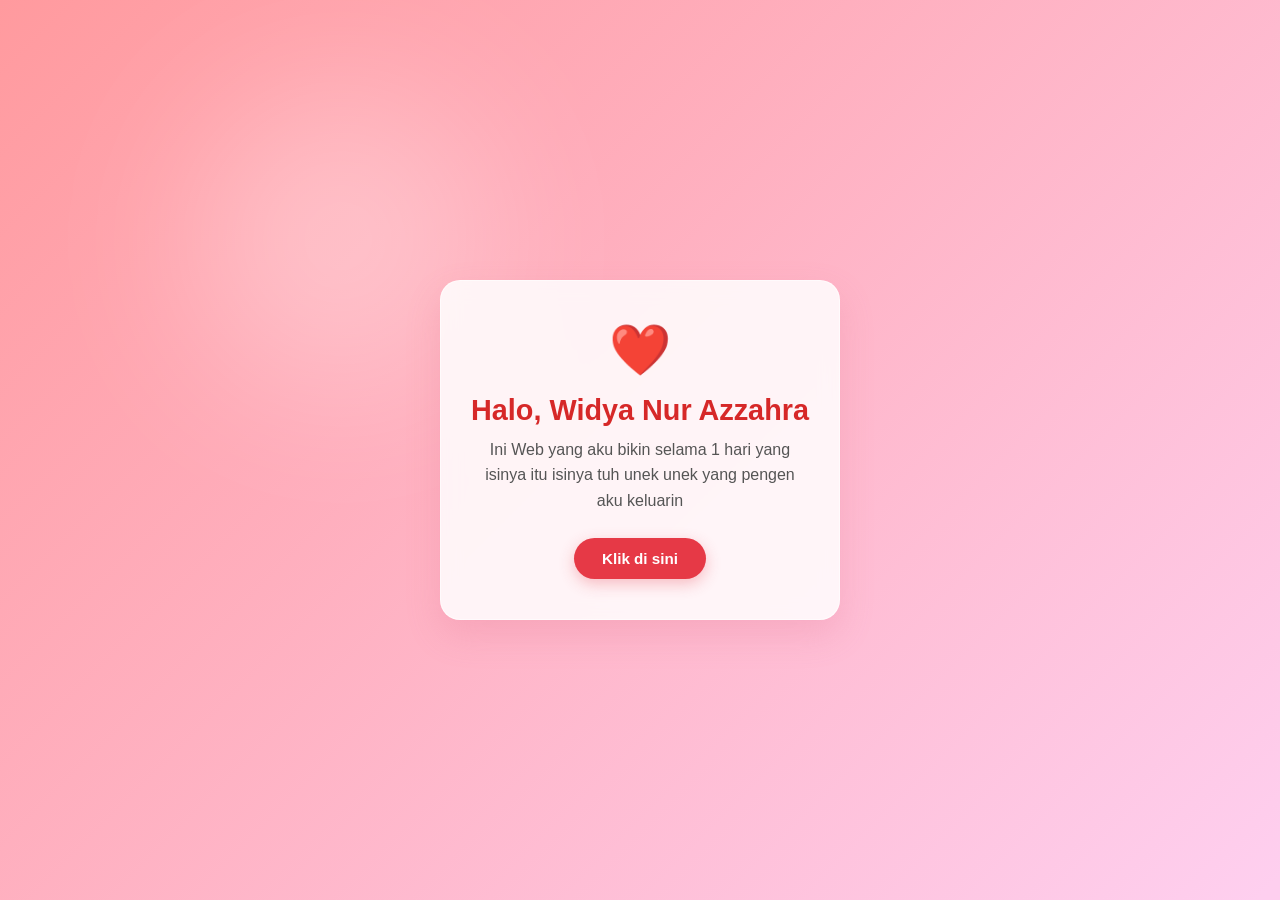
==== index.html @ f17f2aa2 "fix" ====
<!DOCTYPE html>
<html lang="id">
<head>
    <meta charset="UTF-8">
    <meta name="viewport" content="width=device-width, initial-scale=1.0">
    <link rel="stylesheet" href="style.css">
    <title>WKWKKWK❤️</title>     
</head>
<body>

    <div class="card">
        <div class="heart-icon">❤️</div>
        <h1>Halo, Widya Nur Azzahra</h1>
        <p>Ini Web yang aku bikin selama 1 hari yang isinya itu isinya tuh unek unek yang pengen aku keluarin</p>
        <button class="btn" onclick="alert('Zzzzzzz ❤️')">Klik di sini</button>
    </div>

</body>
</html>
---- style.css ----
* {
            margin: 0;
            padding: 0;
            box-sizing: border-box;
            font-family: 'Segoe UI', Tahoma, Geneva, Verdana, sans-serif;
        }

        body {
            height: 100vh;
            display: flex;
            justify-content: center;
            align-items: center;
            background: linear-gradient(135deg, #ff9a9e 0%, #fecfef 99%, #fecfef 100%);
            overflow: hidden;
            position: relative;
        }

        /* Dekorasi Efek Cahaya di Background */
        body::before {
            content: '';
            position: absolute;
            width: 300px;
            height: 300px;
            background: rgba(255, 255, 255, 0.3);
            border-radius: 50%;
            filter: blur(80px);
            top: 10%;
            left: 15%;
        }

        /* Kotak Utama di Tengah */
        .card {
            background: rgba(255, 255, 255, 0.85);
            backdrop-filter: blur(10px);
            padding: 40px 30px;
            border-radius: 20px;
            box-shadow: 0 15px 35px rgba(220, 100, 130, 0.2);
            text-align: center;
            max-width: 400px;
            width: 85%;
            border: 1px solid rgba(255, 255, 255, 0.6);
            transform: translateY(0);
            transition: transform 0.3s ease, box-shadow 0.3s ease;
            z-index: 1;
        }

        .card:hover {
            transform: translateY(-5px);
            box-shadow: 0 20px 40px rgba(220, 100, 130, 0.3);
        }

        /* Elemen Ikon Hati */
        .heart-icon {
            font-size: 50px;
            color: #e63946;
            margin-bottom: 15px;
            animation: pulse 1.5s infinite;
        }

        /* Judul */
        h1 {
            color: #d62828;
            font-size: 1.8rem;
            margin-bottom: 10px;
            font-weight: 600;
        }

        /* Teks Pesan */
        p {
            color: #555;
            font-size: 1rem;
            line-height: 1.6;
            margin-bottom: 25px;
        }

        /* Tombol Interaktif */
        .btn {
            background-color: #e63946;
            color: white;
            padding: 12px 28px;
            border: none;
            border-radius: 25px;
            font-size: 0.95rem;
            font-weight: bold;
            cursor: pointer;
            box-shadow: 0 5px 15px rgba(230, 57, 70, 0.3);
            transition: background-color 0.3s ease, transform 0.2s ease;
        }

        .btn:hover {
            background-color: #c1121f;
            transform: scale(1.05);
        }

        /* Animasi Detak Hati */
        @keyframes pulse {
            0% {
                transform: scale(1);
            }
            50% {
                transform: scale(1.15);
            }
            100% {
                transform: scale(1);
            }
        }
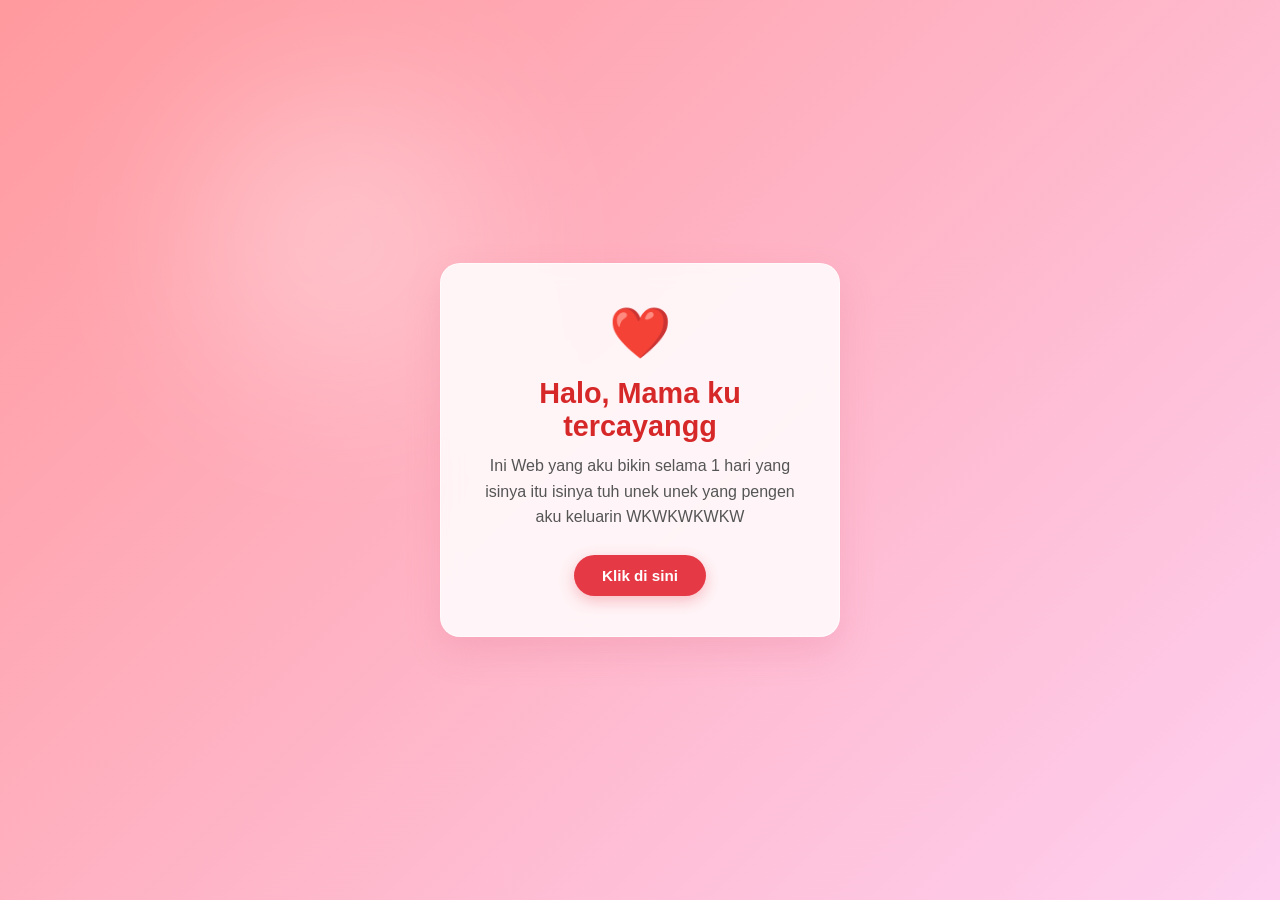
==== commit 000d1123: "fix" ====
--- a/index.html
+++ b/index.html
@@ -4,14 +4,14 @@
     <meta charset="UTF-8">
     <meta name="viewport" content="width=device-width, initial-scale=1.0">
     <link rel="stylesheet" href="style.css">
-    <title>WKWKKWK❤️</title>     
+    <title>Just Between Us</title>     
 </head>
 <body>
 
     <div class="card">
         <div class="heart-icon">❤️</div>
-        <h1>Halo, Widya Nur Azzahra</h1>
-        <p>Ini Web yang aku bikin selama 1 hari yang isinya itu isinya tuh unek unek yang pengen aku keluarin</p>
+        <h1>Halo, Mama ku tercayangg</h1>
+        <p>Ini Web yang aku bikin selama 1 hari yang isinya itu isinya tuh unek unek yang pengen aku keluarin WKWKWKWKW</p>
         <button class="btn" onclick="alert('Zzzzzzz ❤️')">Klik di sini</button>
     </div>
 
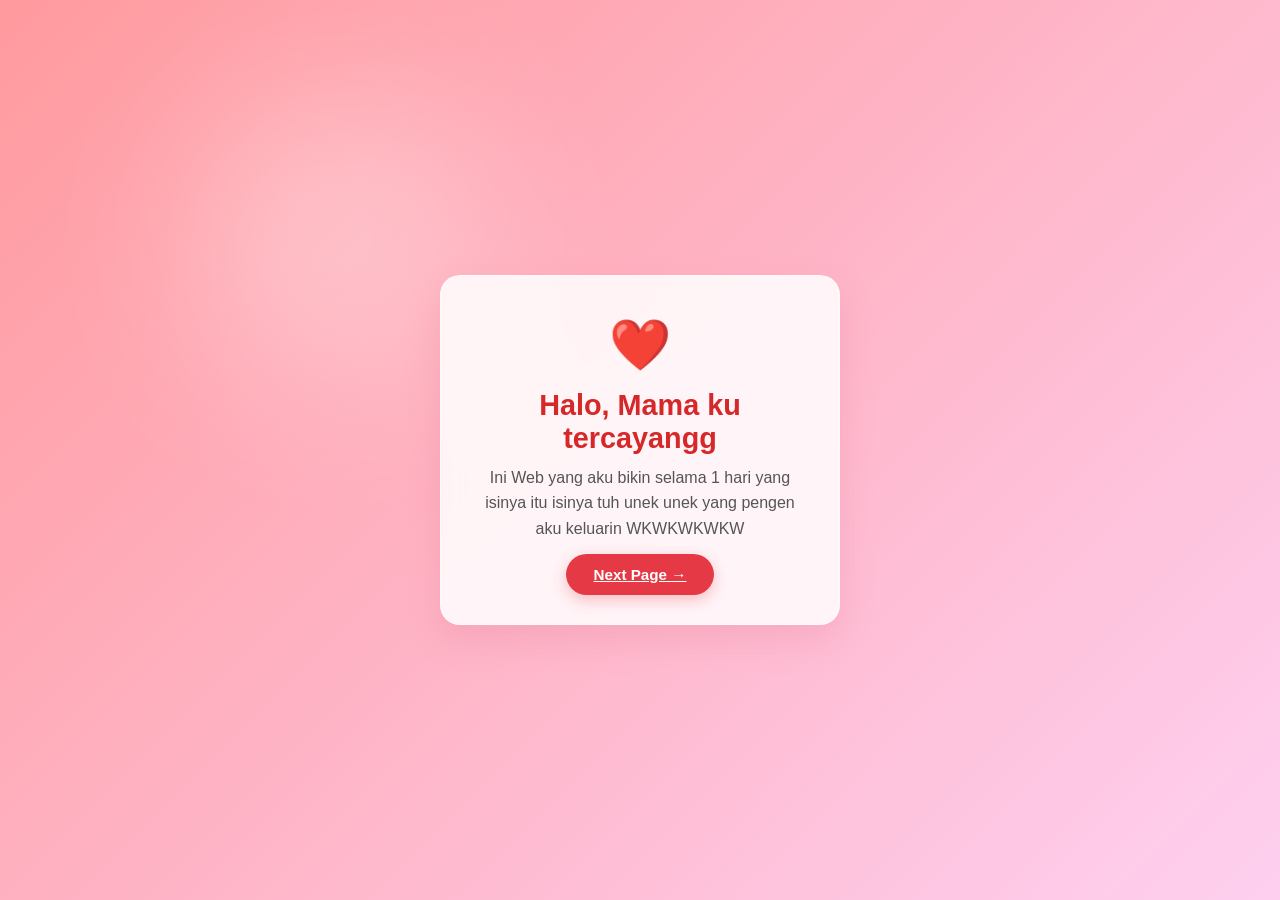
==== commit 342416d8: "fix" ====
--- a/index.html
+++ b/index.html
@@ -12,7 +12,7 @@
         <div class="heart-icon">❤️</div>
         <h1>Halo, Mama ku tercayangg</h1>
         <p>Ini Web yang aku bikin selama 1 hari yang isinya itu isinya tuh unek unek yang pengen aku keluarin WKWKWKWKW</p>
-        <button class="btn" onclick="alert('Zzzzzzz ❤️')">Klik di sini</button>
+        <a href="index2.html" class="btn">Next Page &rarr;</a>
     </div>
 
 </body>
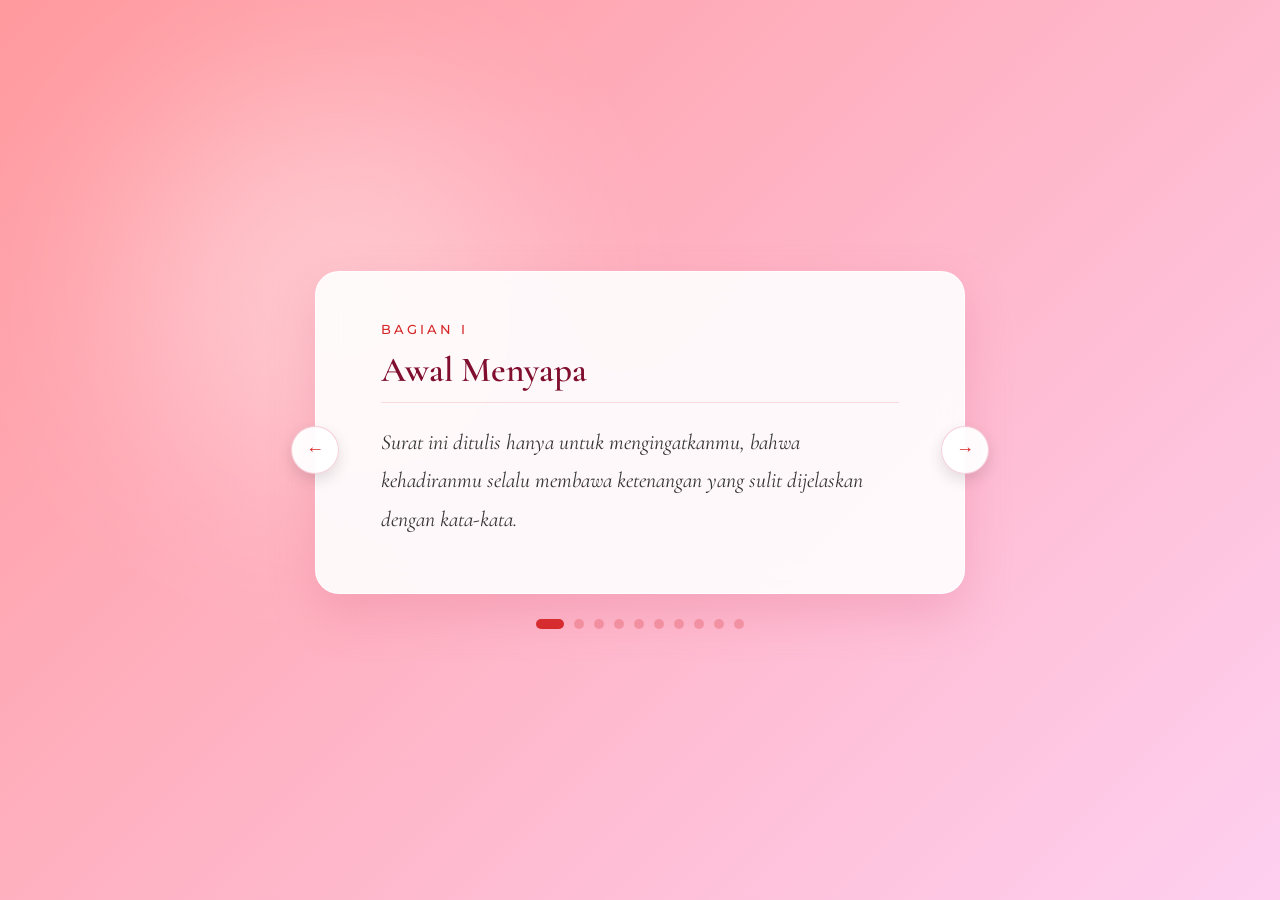
==== commit a5c508ba: "fix" ====
--- a/index.html
+++ b/index.html
@@ -3,17 +3,300 @@
 <head>
     <meta charset="UTF-8">
     <meta name="viewport" content="width=device-width, initial-scale=1.0">
-    <link rel="stylesheet" href="style.css">
-    <title>Just Between Us</title>     
+    <title>Surat Untukmu</title>
+    <link rel="preconnect" href="https://fonts.googleapis.com">
+    <link rel="preconnect" href="https://fonts.gstatic.com" crossorigin>
+    <link href="https://fonts.googleapis.com/css2?family=Cormorant+Garamond:ital,wght@0,500;0,600;1,400&family=Montserrat:wght@300;400;500&display=swap" rel="stylesheet">
+    
+    <style>
+        * {
+            margin: 0;
+            padding: 0;
+            box-sizing: border-box;
+        }
+
+        body {
+            height: 100vh;
+            display: flex;
+            justify-content: center;
+            align-items: center;
+            background: linear-gradient(135deg, #ff9a9e 0%, #fecfef 99%, #fecfef 100%);
+            overflow: hidden;
+            position: relative;
+            font-family: 'Montserrat', sans-serif;
+        }
+
+        body::before {
+            content: '';
+            position: absolute;
+            width: 400px;
+            height: 400px;
+            background: rgba(255, 255, 255, 0.35);
+            border-radius: 50%;
+            filter: blur(90px);
+            top: 10%;
+            left: 10%;
+        }
+
+        /* Container Pembungkus Utama */
+        .slider-wrapper {
+            position: relative;
+            width: 90%;
+            max-width: 650px;
+            display: flex;
+            flex-direction: column;
+            align-items: center;
+            z-index: 1;
+        }
+
+        /* Container Kotak Surat dengan Masking Ketat (Agar Tidak Bocor) */
+        .slider-container {
+            width: 100%;
+            overflow: hidden; /* Mencegah slide lain kelihatan */
+            border-radius: 24px;
+            box-shadow: 0 20px 45px rgba(220, 100, 130, 0.25);
+            background: rgba(255, 255, 255, 0.9);
+            backdrop-filter: blur(12px);
+            border: 1px solid rgba(255, 255, 255, 0.8);
+            position: relative;
+        }
+
+        /* Track Slider */
+        .slides-track {
+            display: flex;
+            transition: transform 0.45s cubic-bezier(0.25, 1, 0.5, 1);
+            width: 100%;
+        }
+
+        /* Isi Setiap Slide */
+        .card {
+            width: 100%;
+            flex-shrink: 0;
+            padding: 50px 65px; /* Margin samping ditambah agar tidak bertabrakan dengan panah */
+            text-align: left;
+            display: flex;
+            flex-direction: column;
+            justify-content: center;
+        }
+
+        .letter-number {
+            font-size: 0.8rem;
+            letter-spacing: 3px;
+            text-transform: uppercase;
+            color: #d62828;
+            margin-bottom: 12px;
+            font-weight: 500;
+        }
+
+        h1 {
+            font-family: 'Cormorant Garamond', serif;
+            color: #800f2f;
+            font-size: 2.2rem;
+            margin-bottom: 20px;
+            font-weight: 600;
+            line-height: 1.2;
+            border-bottom: 1px solid rgba(214, 40, 40, 0.15);
+            padding-bottom: 10px;
+        }
+
+        p {
+            font-family: 'Cormorant Garamond', serif;
+            color: #333;
+            font-size: 1.35rem;
+            line-height: 1.8;
+            min-height: 120px;
+            font-style: italic;
+        }
+
+        /* Tombol Panah (Posisi di Luar Kotak / Pas di Pinggir) */
+        .arrow-btn {
+            position: absolute;
+            top: 50%;
+            transform: translateY(-50%);
+            background: rgba(255, 255, 255, 0.95);
+            border: 1px solid rgba(220, 100, 130, 0.3);
+            width: 48px;
+            height: 48px;
+            border-radius: 50%;
+            cursor: pointer;
+            display: flex;
+            justify-content: center;
+            align-items: center;
+            box-shadow: 0 6px 15px rgba(0, 0, 0, 0.12);
+            color: #d62828;
+            font-size: 18px;
+            transition: all 0.25s ease;
+            z-index: 10;
+        }
+
+        .arrow-btn:hover {
+            background: #d62828;
+            color: white;
+            transform: translateY(-50%) scale(1.1);
+        }
+
+        .arrow-prev { left: -24px; }
+        .arrow-next { right: -24px; }
+
+        /* Indikator Dots */
+        .dots-container {
+            display: flex;
+            gap: 10px;
+            margin-top: 25px;
+        }
+
+        .dot {
+            width: 10px;
+            height: 10px;
+            border-radius: 50%;
+            background-color: rgba(214, 40, 40, 0.25);
+            cursor: pointer;
+            transition: all 0.3s ease;
+        }
+
+        .dot.active {
+            background-color: #d62828;
+            width: 28px;
+            border-radius: 10px;
+        }
+
+        @media (max-width: 650px) {
+            .card {
+                padding: 40px 40px;
+            }
+            h1 { font-size: 1.8rem; }
+            p { font-size: 1.15rem; }
+            .arrow-prev { left: 5px; }
+            .arrow-next { right: 5px; }
+        }
+    </style>
 </head>
 <body>
 
-    <div class="card">
-        <div class="heart-icon">❤️</div>
-        <h1>Halo, Mama ku tercayangg</h1>
-        <p>Ini Web yang aku bikin selama 1 hari yang isinya itu isinya tuh unek unek yang pengen aku keluarin WKWKWKWKW</p>
-        <a href="index2.html" class="btn">Next Page &rarr;</a>
+    <div class="slider-wrapper">
+        <!-- Panah Navigasi -->
+        <button class="arrow-btn arrow-prev" onclick="moveSlide(-1)">&larr;</button>
+        <button class="arrow-btn arrow-next" onclick="moveSlide(1)">&rarr;</button>
+
+        <!-- Container Kotak Surat -->
+        <div class="slider-container">
+            <div class="slides-track" id="track">
+
+                <!-- Surat 1 -->
+                <div class="card">
+                    <span class="letter-number">Bagian I</span>
+                    <h1>Awal Menyapa</h1>
+                    <p>Surat ini ditulis hanya untuk mengingatkanmu, bahwa kehadiranmu selalu membawa ketenangan yang sulit dijelaskan dengan kata-kata.</p>
+                </div>
+
+                <!-- Surat 2 -->
+                <div class="card">
+                    <span class="letter-number">Bagian II</span>
+                    <h1>Rasa Terima Kasih</h1>
+                    <p>Terima kasih telah bertahan sejauh ini dan tetap melangkah dengan kebaikan yang selalu kamu bawa setiap harinya.</p>
+                </div>
+
+                <!-- Surat 3 -->
+                <div class="card">
+                    <span class="letter-number">Bagian III</span>
+                    <h1>Tentang Senyumanmu</h1>
+                    <p>Melihatmu tersenyum selalu cukup untuk meredakan bisingnya dunia. Semoga harimu senantiasa dipenuhi hal-hal baik.</p>
+                </div>
+
+                <!-- Surat 4 -->
+                <div class="card">
+                    <span class="letter-number">Bagian IV</span>
+                    <h1>Pengingat Istirahat</h1>
+                    <p>Jika hari terasa melelahkan, ingatlah untuk berhenti sejenak. Kamu tidak harus selalu kuat di setiap waktu.</p>
+                </div>
+
+                <!-- Surat 5 -->
+                <div class="card">
+                    <span class="letter-number">Bagian V</span>
+                    <h1>Cahaya Penting</h1>
+                    <p>Di antara banyaknya hal yang terjadi di dunia, kamu tetap menjadi salah satu alasan berharga yang patut disyukuri.</p>
+                </div>
+
+                <!-- Surat 6 -->
+                <div class="card">
+                    <span class="letter-number">Bagian VI</span>
+                    <h1>Kehangatan</h1>
+                    <p>Mengingat setiap percakapan kita selalu memberikan rasa nyaman yang hangat, bagai jeda tenang di tengah hari yang padat.</p>
+                </div>
+
+                <!-- Surat 7 -->
+                <div class="card">
+                    <span class="letter-number">Bagian VII</span>
+                    <h1>Doa Terbaik</h1>
+                    <p>Semoga langkahmu selalu dimudahkan, pikiranmu didekatkan pada kedamaian, dan mimpimu perlahan menjadi nyata.</p>
+                </div>
+
+                <!-- Surat 8 -->
+                <div class="card">
+                    <span class="letter-number">Bagian VIII</span>
+                    <h1>Waktu yang Berharga</h1>
+                    <p>Setiap momen yang dihabiskan untuk mengenalmu adalah bagian dari perjalanan waktu yang sangat saya hargai.</p>
+                </div>
+
+                <!-- Surat 9 -->
+                <div class="card">
+                    <span class="letter-number">Bagian IX</span>
+                    <h1>Tetaplah Menjadi Diri Sendiri</h1>
+                    <p>Jangan pernah ragu akan nilai dirimu. Kamu yang apa adanya sudah lebih dari cukup dan istimewa.</p>
+                </div>
+
+                <!-- Surat 10 -->
+                <div class="card">
+                    <span class="letter-number">Bagian X</span>
+                    <h1>Penutup</h1>
+                    <p>Di mana pun kamu berada saat membaca ini, ketahuilah bahwa kamu selalu dihargai dan disayangi sepenuh hati.</p>
+                </div>
+
+            </div>
+        </div>
+
+        <!-- 10 Dots Navigasi -->
+        <div class="dots-container" id="dotsContainer"></div>
     </div>
+
+    <script>
+        let currentIndex = 0;
+        const totalSlides = 10;
+        const track = document.getElementById('track');
+        const dotsContainer = document.getElementById('dotsContainer');
+
+        for (let i = 0; i < totalSlides; i++) {
+            const dot = document.createElement('div');
+            dot.classList.add('dot');
+            if (i === 0) dot.classList.add('active');
+            dot.addEventListener('click', () => goToSlide(i));
+            dotsContainer.appendChild(dot);
+        }
+
+        const dots = document.querySelectorAll('.dot');
+
+        function updateSlide() {
+            track.style.transform = `translateX(-${currentIndex * 100}%)`;
+            dots.forEach((dot, index) => {
+                dot.classList.toggle('active', index === currentIndex);
+            });
+        }
+
+        function moveSlide(direction) {
+            currentIndex += direction;
+            if (currentIndex < 0) {
+                currentIndex = totalSlides - 1;
+            } else if (currentIndex >= totalSlides) {
+                currentIndex = 0;
+            }
+            updateSlide();
+        }
+
+        function goToSlide(index) {
+            currentIndex = index;
+            updateSlide();
+        }
+    </script>
 
 </body>
 </html>
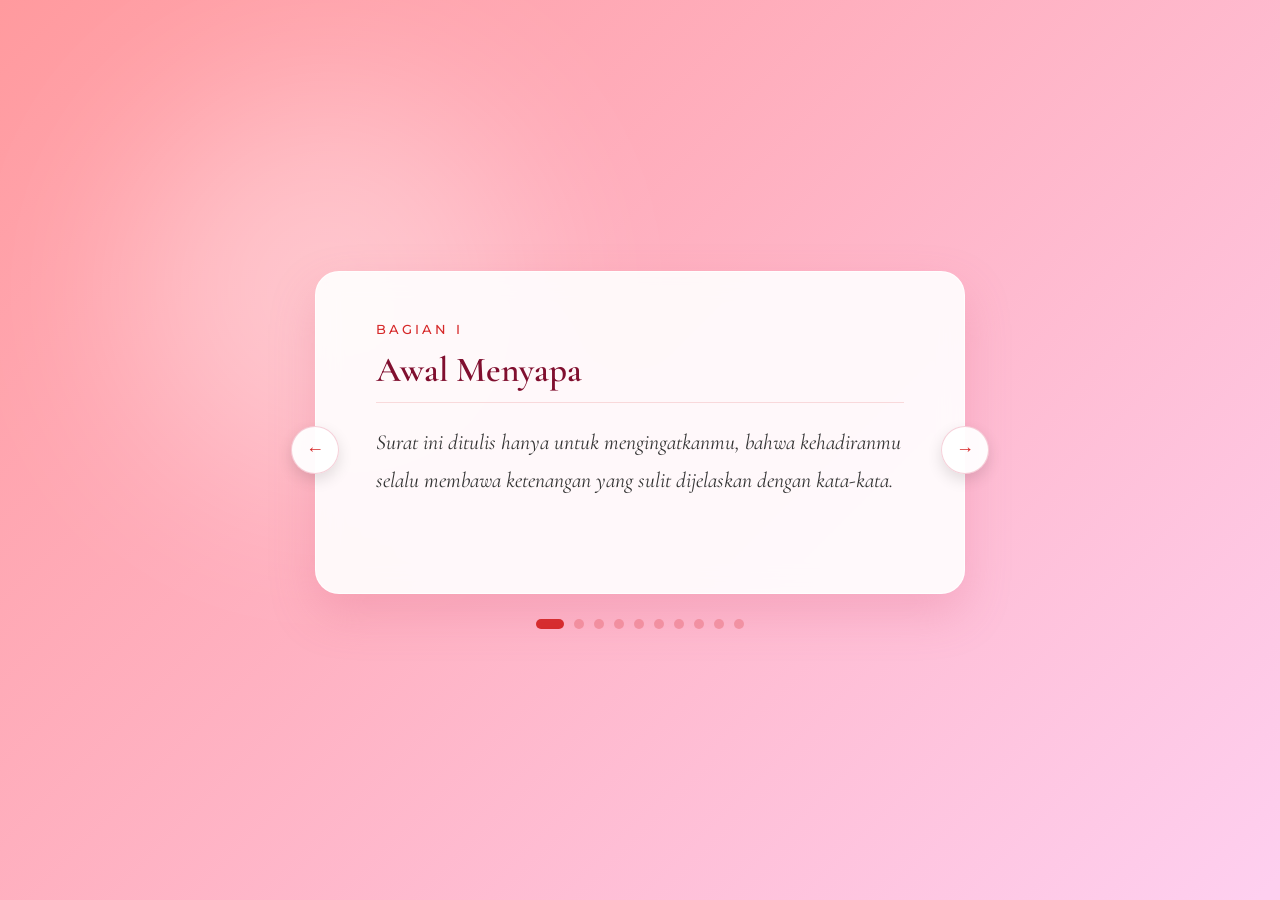
==== commit 40fec076: "fix" ====
--- a/index.html
+++ b/index.html
@@ -38,7 +38,7 @@
             left: 10%;
         }
 
-        /* Container Pembungkus Utama */
+        /* Container Pembungkus */
         .slider-wrapper {
             position: relative;
             width: 90%;
@@ -49,16 +49,15 @@
             z-index: 1;
         }
 
-        /* Container Kotak Surat dengan Masking Ketat (Agar Tidak Bocor) */
+        /* Frame Utama (Memotong Objek di Luar Kotak) */
         .slider-container {
             width: 100%;
-            overflow: hidden; /* Mencegah slide lain kelihatan */
+            overflow: hidden; /* Mengunci agar slide samping tidak kelihatan */
             border-radius: 24px;
             box-shadow: 0 20px 45px rgba(220, 100, 130, 0.25);
             background: rgba(255, 255, 255, 0.9);
             backdrop-filter: blur(12px);
             border: 1px solid rgba(255, 255, 255, 0.8);
-            position: relative;
         }
 
         /* Track Slider */
@@ -68,11 +67,11 @@
             width: 100%;
         }
 
-        /* Isi Setiap Slide */
+        /* Setiap Kotak Slide Pas 1 Halaman Full */
         .card {
+            flex: 0 0 100%; /* KUNCI PERBAIKAN: Memaksa 1 kotak = 100% lebar kontainer */
             width: 100%;
-            flex-shrink: 0;
-            padding: 50px 65px; /* Margin samping ditambah agar tidak bertabrakan dengan panah */
+            padding: 50px 60px;
             text-align: left;
             display: flex;
             flex-direction: column;
@@ -108,7 +107,7 @@
             font-style: italic;
         }
 
-        /* Tombol Panah (Posisi di Luar Kotak / Pas di Pinggir) */
+        /* Navigasi Panah */
         .arrow-btn {
             position: absolute;
             top: 50%;
@@ -162,90 +161,78 @@
 
         @media (max-width: 650px) {
             .card {
-                padding: 40px 40px;
+                padding: 40px 35px;
             }
             h1 { font-size: 1.8rem; }
             p { font-size: 1.15rem; }
-            .arrow-prev { left: 5px; }
-            .arrow-next { right: 5px; }
+            .arrow-prev { left: -12px; }
+            .arrow-next { right: -12px; }
         }
     </style>
 </head>
 <body>
 
     <div class="slider-wrapper">
-        <!-- Panah Navigasi -->
         <button class="arrow-btn arrow-prev" onclick="moveSlide(-1)">&larr;</button>
         <button class="arrow-btn arrow-next" onclick="moveSlide(1)">&rarr;</button>
 
-        <!-- Container Kotak Surat -->
         <div class="slider-container">
             <div class="slides-track" id="track">
 
-                <!-- Surat 1 -->
                 <div class="card">
                     <span class="letter-number">Bagian I</span>
                     <h1>Awal Menyapa</h1>
                     <p>Surat ini ditulis hanya untuk mengingatkanmu, bahwa kehadiranmu selalu membawa ketenangan yang sulit dijelaskan dengan kata-kata.</p>
                 </div>
 
-                <!-- Surat 2 -->
                 <div class="card">
                     <span class="letter-number">Bagian II</span>
                     <h1>Rasa Terima Kasih</h1>
                     <p>Terima kasih telah bertahan sejauh ini dan tetap melangkah dengan kebaikan yang selalu kamu bawa setiap harinya.</p>
                 </div>
 
-                <!-- Surat 3 -->
                 <div class="card">
                     <span class="letter-number">Bagian III</span>
                     <h1>Tentang Senyumanmu</h1>
                     <p>Melihatmu tersenyum selalu cukup untuk meredakan bisingnya dunia. Semoga harimu senantiasa dipenuhi hal-hal baik.</p>
                 </div>
 
-                <!-- Surat 4 -->
                 <div class="card">
                     <span class="letter-number">Bagian IV</span>
                     <h1>Pengingat Istirahat</h1>
                     <p>Jika hari terasa melelahkan, ingatlah untuk berhenti sejenak. Kamu tidak harus selalu kuat di setiap waktu.</p>
                 </div>
 
-                <!-- Surat 5 -->
                 <div class="card">
                     <span class="letter-number">Bagian V</span>
                     <h1>Cahaya Penting</h1>
                     <p>Di antara banyaknya hal yang terjadi di dunia, kamu tetap menjadi salah satu alasan berharga yang patut disyukuri.</p>
                 </div>
 
-                <!-- Surat 6 -->
                 <div class="card">
                     <span class="letter-number">Bagian VI</span>
                     <h1>Kehangatan</h1>
                     <p>Mengingat setiap percakapan kita selalu memberikan rasa nyaman yang hangat, bagai jeda tenang di tengah hari yang padat.</p>
                 </div>
 
-                <!-- Surat 7 -->
                 <div class="card">
                     <span class="letter-number">Bagian VII</span>
                     <h1>Doa Terbaik</h1>
                     <p>Semoga langkahmu selalu dimudahkan, pikiranmu didekatkan pada kedamaian, dan mimpimu perlahan menjadi nyata.</p>
                 </div>
 
-                <!-- Surat 8 -->
                 <div class="card">
                     <span class="letter-number">Bagian VIII</span>
                     <h1>Waktu yang Berharga</h1>
                     <p>Setiap momen yang dihabiskan untuk mengenalmu adalah bagian dari perjalanan waktu yang sangat saya hargai.</p>
                 </div>
 
-                <!-- Surat 9 -->
                 <div class="card">
                     <span class="letter-number">Bagian IX</span>
                     <h1>Tetaplah Menjadi Diri Sendiri</h1>
                     <p>Jangan pernah ragu akan nilai dirimu. Kamu yang apa adanya sudah lebih dari cukup dan istimewa.</p>
                 </div>
 
-                <!-- Surat 10 -->
                 <div class="card">
                     <span class="letter-number">Bagian X</span>
                     <h1>Penutup</h1>
@@ -255,7 +242,6 @@
             </div>
         </div>
 
-        <!-- 10 Dots Navigasi -->
         <div class="dots-container" id="dotsContainer"></div>
     </div>
 
@@ -299,4 +285,4 @@
     </script>
 
 </body>
-</html>+</html>
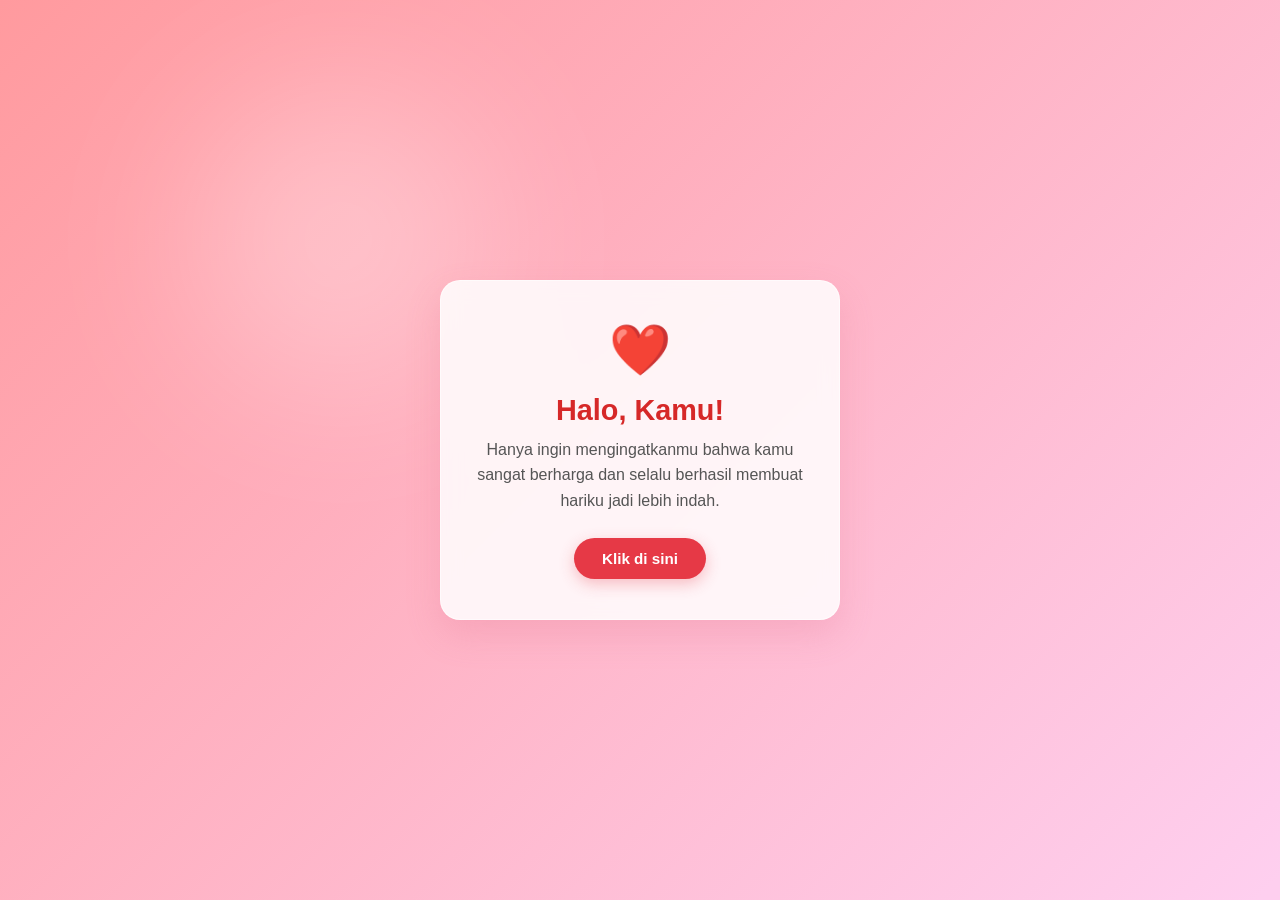
==== commit f248e473: "fix" ====
--- a/index.html
+++ b/index.html
@@ -3,16 +3,13 @@
 <head>
     <meta charset="UTF-8">
     <meta name="viewport" content="width=device-width, initial-scale=1.0">
-    <title>Surat Untukmu</title>
-    <link rel="preconnect" href="https://fonts.googleapis.com">
-    <link rel="preconnect" href="https://fonts.gstatic.com" crossorigin>
-    <link href="https://fonts.googleapis.com/css2?family=Cormorant+Garamond:ital,wght@0,500;0,600;1,400&family=Montserrat:wght@300;400;500&display=swap" rel="stylesheet">
-    
+    <title>Untukmu ❤️</title>
     <style>
         * {
             margin: 0;
             padding: 0;
             box-sizing: border-box;
+            font-family: 'Segoe UI', Tahoma, Geneva, Verdana, sans-serif;
         }
 
         body {
@@ -23,266 +20,107 @@
             background: linear-gradient(135deg, #ff9a9e 0%, #fecfef 99%, #fecfef 100%);
             overflow: hidden;
             position: relative;
-            font-family: 'Montserrat', sans-serif;
         }
 
+        /* Dekorasi Efek Cahaya di Background */
         body::before {
             content: '';
             position: absolute;
-            width: 400px;
-            height: 400px;
-            background: rgba(255, 255, 255, 0.35);
+            width: 300px;
+            height: 300px;
+            background: rgba(255, 255, 255, 0.3);
             border-radius: 50%;
-            filter: blur(90px);
+            filter: blur(80px);
             top: 10%;
-            left: 10%;
+            left: 15%;
         }
 
-        /* Container Pembungkus */
-        .slider-wrapper {
-            position: relative;
-            width: 90%;
-            max-width: 650px;
-            display: flex;
-            flex-direction: column;
-            align-items: center;
+        /* Kotak Utama di Tengah */
+        .card {
+            background: rgba(255, 255, 255, 0.85);
+            backdrop-filter: blur(10px);
+            padding: 40px 30px;
+            border-radius: 20px;
+            box-shadow: 0 15px 35px rgba(220, 100, 130, 0.2);
+            text-align: center;
+            max-width: 400px;
+            width: 85%;
+            border: 1px solid rgba(255, 255, 255, 0.6);
+            transform: translateY(0);
+            transition: transform 0.3s ease, box-shadow 0.3s ease;
             z-index: 1;
         }
 
-        /* Frame Utama (Memotong Objek di Luar Kotak) */
-        .slider-container {
-            width: 100%;
-            overflow: hidden; /* Mengunci agar slide samping tidak kelihatan */
-            border-radius: 24px;
-            box-shadow: 0 20px 45px rgba(220, 100, 130, 0.25);
-            background: rgba(255, 255, 255, 0.9);
-            backdrop-filter: blur(12px);
-            border: 1px solid rgba(255, 255, 255, 0.8);
+        .card:hover {
+            transform: translateY(-5px);
+            box-shadow: 0 20px 40px rgba(220, 100, 130, 0.3);
         }
 
-        /* Track Slider */
-        .slides-track {
-            display: flex;
-            transition: transform 0.45s cubic-bezier(0.25, 1, 0.5, 1);
-            width: 100%;
+        /* Elemen Ikon Hati */
+        .heart-icon {
+            font-size: 50px;
+            color: #e63946;
+            margin-bottom: 15px;
+            animation: pulse 1.5s infinite;
         }
 
-        /* Setiap Kotak Slide Pas 1 Halaman Full */
-        .card {
-            flex: 0 0 100%; /* KUNCI PERBAIKAN: Memaksa 1 kotak = 100% lebar kontainer */
-            width: 100%;
-            padding: 50px 60px;
-            text-align: left;
-            display: flex;
-            flex-direction: column;
-            justify-content: center;
+        /* Judul */
+        h1 {
+            color: #d62828;
+            font-size: 1.8rem;
+            margin-bottom: 10px;
+            font-weight: 600;
         }
 
-        .letter-number {
-            font-size: 0.8rem;
-            letter-spacing: 3px;
-            text-transform: uppercase;
-            color: #d62828;
-            margin-bottom: 12px;
-            font-weight: 500;
+        /* Teks Pesan */
+        p {
+            color: #555;
+            font-size: 1rem;
+            line-height: 1.6;
+            margin-bottom: 25px;
         }
 
-        h1 {
-            font-family: 'Cormorant Garamond', serif;
-            color: #800f2f;
-            font-size: 2.2rem;
-            margin-bottom: 20px;
-            font-weight: 600;
-            line-height: 1.2;
-            border-bottom: 1px solid rgba(214, 40, 40, 0.15);
-            padding-bottom: 10px;
+        /* Tombol Interaktif */
+        .btn {
+            background-color: #e63946;
+            color: white;
+            padding: 12px 28px;
+            border: none;
+            border-radius: 25px;
+            font-size: 0.95rem;
+            font-weight: bold;
+            cursor: pointer;
+            box-shadow: 0 5px 15px rgba(230, 57, 70, 0.3);
+            transition: background-color 0.3s ease, transform 0.2s ease;
         }
 
-        p {
-            font-family: 'Cormorant Garamond', serif;
-            color: #333;
-            font-size: 1.35rem;
-            line-height: 1.8;
-            min-height: 120px;
-            font-style: italic;
+        .btn:hover {
+            background-color: #c1121f;
+            transform: scale(1.05);
         }
 
-        /* Navigasi Panah */
-        .arrow-btn {
-            position: absolute;
-            top: 50%;
-            transform: translateY(-50%);
-            background: rgba(255, 255, 255, 0.95);
-            border: 1px solid rgba(220, 100, 130, 0.3);
-            width: 48px;
-            height: 48px;
-            border-radius: 50%;
-            cursor: pointer;
-            display: flex;
-            justify-content: center;
-            align-items: center;
-            box-shadow: 0 6px 15px rgba(0, 0, 0, 0.12);
-            color: #d62828;
-            font-size: 18px;
-            transition: all 0.25s ease;
-            z-index: 10;
-        }
-
-        .arrow-btn:hover {
-            background: #d62828;
-            color: white;
-            transform: translateY(-50%) scale(1.1);
-        }
-
-        .arrow-prev { left: -24px; }
-        .arrow-next { right: -24px; }
-
-        /* Indikator Dots */
-        .dots-container {
-            display: flex;
-            gap: 10px;
-            margin-top: 25px;
-        }
-
-        .dot {
-            width: 10px;
-            height: 10px;
-            border-radius: 50%;
-            background-color: rgba(214, 40, 40, 0.25);
-            cursor: pointer;
-            transition: all 0.3s ease;
-        }
-
-        .dot.active {
-            background-color: #d62828;
-            width: 28px;
-            border-radius: 10px;
-        }
-
-        @media (max-width: 650px) {
-            .card {
-                padding: 40px 35px;
+        /* Animasi Detak Hati */
+        @keyframes pulse {
+            0% {
+                transform: scale(1);
             }
-            h1 { font-size: 1.8rem; }
-            p { font-size: 1.15rem; }
-            .arrow-prev { left: -12px; }
-            .arrow-next { right: -12px; }
+            50% {
+                transform: scale(1.15);
+            }
+            100% {
+                transform: scale(1);
+            }
         }
     </style>
 </head>
 <body>
 
-    <div class="slider-wrapper">
-        <button class="arrow-btn arrow-prev" onclick="moveSlide(-1)">&larr;</button>
-        <button class="arrow-btn arrow-next" onclick="moveSlide(1)">&rarr;</button>
-
-        <div class="slider-container">
-            <div class="slides-track" id="track">
-
-                <div class="card">
-                    <span class="letter-number">Bagian I</span>
-                    <h1>Awal Menyapa</h1>
-                    <p>Surat ini ditulis hanya untuk mengingatkanmu, bahwa kehadiranmu selalu membawa ketenangan yang sulit dijelaskan dengan kata-kata.</p>
-                </div>
-
-                <div class="card">
-                    <span class="letter-number">Bagian II</span>
-                    <h1>Rasa Terima Kasih</h1>
-                    <p>Terima kasih telah bertahan sejauh ini dan tetap melangkah dengan kebaikan yang selalu kamu bawa setiap harinya.</p>
-                </div>
-
-                <div class="card">
-                    <span class="letter-number">Bagian III</span>
-                    <h1>Tentang Senyumanmu</h1>
-                    <p>Melihatmu tersenyum selalu cukup untuk meredakan bisingnya dunia. Semoga harimu senantiasa dipenuhi hal-hal baik.</p>
-                </div>
-
-                <div class="card">
-                    <span class="letter-number">Bagian IV</span>
-                    <h1>Pengingat Istirahat</h1>
-                    <p>Jika hari terasa melelahkan, ingatlah untuk berhenti sejenak. Kamu tidak harus selalu kuat di setiap waktu.</p>
-                </div>
-
-                <div class="card">
-                    <span class="letter-number">Bagian V</span>
-                    <h1>Cahaya Penting</h1>
-                    <p>Di antara banyaknya hal yang terjadi di dunia, kamu tetap menjadi salah satu alasan berharga yang patut disyukuri.</p>
-                </div>
-
-                <div class="card">
-                    <span class="letter-number">Bagian VI</span>
-                    <h1>Kehangatan</h1>
-                    <p>Mengingat setiap percakapan kita selalu memberikan rasa nyaman yang hangat, bagai jeda tenang di tengah hari yang padat.</p>
-                </div>
-
-                <div class="card">
-                    <span class="letter-number">Bagian VII</span>
-                    <h1>Doa Terbaik</h1>
-                    <p>Semoga langkahmu selalu dimudahkan, pikiranmu didekatkan pada kedamaian, dan mimpimu perlahan menjadi nyata.</p>
-                </div>
-
-                <div class="card">
-                    <span class="letter-number">Bagian VIII</span>
-                    <h1>Waktu yang Berharga</h1>
-                    <p>Setiap momen yang dihabiskan untuk mengenalmu adalah bagian dari perjalanan waktu yang sangat saya hargai.</p>
-                </div>
-
-                <div class="card">
-                    <span class="letter-number">Bagian IX</span>
-                    <h1>Tetaplah Menjadi Diri Sendiri</h1>
-                    <p>Jangan pernah ragu akan nilai dirimu. Kamu yang apa adanya sudah lebih dari cukup dan istimewa.</p>
-                </div>
-
-                <div class="card">
-                    <span class="letter-number">Bagian X</span>
-                    <h1>Penutup</h1>
-                    <p>Di mana pun kamu berada saat membaca ini, ketahuilah bahwa kamu selalu dihargai dan disayangi sepenuh hati.</p>
-                </div>
-
-            </div>
-        </div>
-
-        <div class="dots-container" id="dotsContainer"></div>
+    <div class="card">
+        <div class="heart-icon">❤️</div>
+        <h1>Halo, Kamu!</h1>
+        <p>Hanya ingin mengingatkanmu bahwa kamu sangat berharga dan selalu berhasil membuat hariku jadi lebih indah.</p>
+        <button class="btn" onclick="alert('Aku sayang kamu! ❤️')">Klik di sini</button>
     </div>
 
-    <script>
-        let currentIndex = 0;
-        const totalSlides = 10;
-        const track = document.getElementById('track');
-        const dotsContainer = document.getElementById('dotsContainer');
-
-        for (let i = 0; i < totalSlides; i++) {
-            const dot = document.createElement('div');
-            dot.classList.add('dot');
-            if (i === 0) dot.classList.add('active');
-            dot.addEventListener('click', () => goToSlide(i));
-            dotsContainer.appendChild(dot);
-        }
-
-        const dots = document.querySelectorAll('.dot');
-
-        function updateSlide() {
-            track.style.transform = `translateX(-${currentIndex * 100}%)`;
-            dots.forEach((dot, index) => {
-                dot.classList.toggle('active', index === currentIndex);
-            });
-        }
-
-        function moveSlide(direction) {
-            currentIndex += direction;
-            if (currentIndex < 0) {
-                currentIndex = totalSlides - 1;
-            } else if (currentIndex >= totalSlides) {
-                currentIndex = 0;
-            }
-            updateSlide();
-        }
-
-        function goToSlide(index) {
-            currentIndex = index;
-            updateSlide();
-        }
-    </script>
-
 </body>
-</html>
+</html>
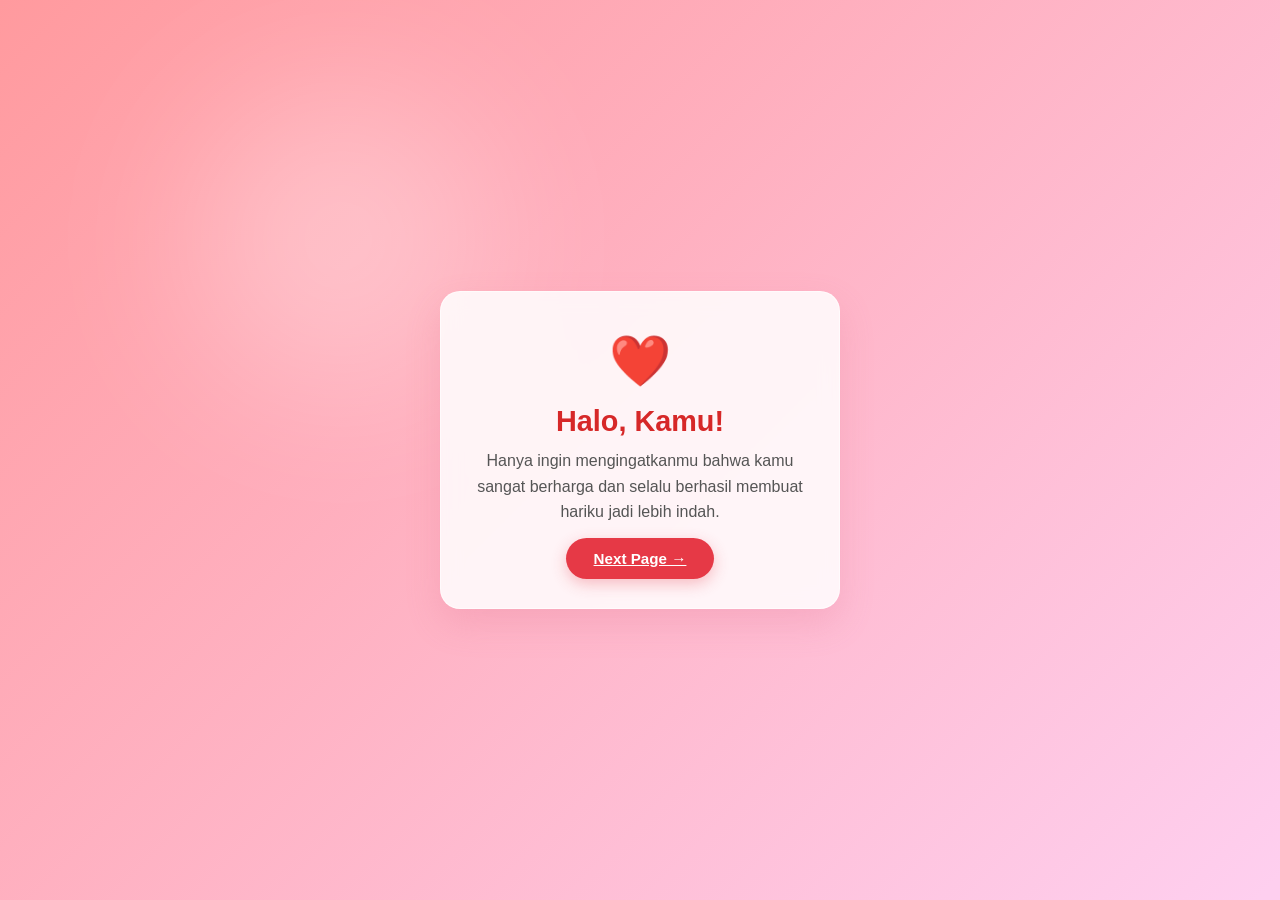
==== commit 117d7d68: "fix" ====
--- a/index.html
+++ b/index.html
@@ -119,7 +119,7 @@
         <div class="heart-icon">❤️</div>
         <h1>Halo, Kamu!</h1>
         <p>Hanya ingin mengingatkanmu bahwa kamu sangat berharga dan selalu berhasil membuat hariku jadi lebih indah.</p>
-        <button class="btn" onclick="alert('Aku sayang kamu! ❤️')">Klik di sini</button>
+       <a href="halaman2.html" class="btn">Next Page &rarr;</a>
     </div>
 
 </body>
